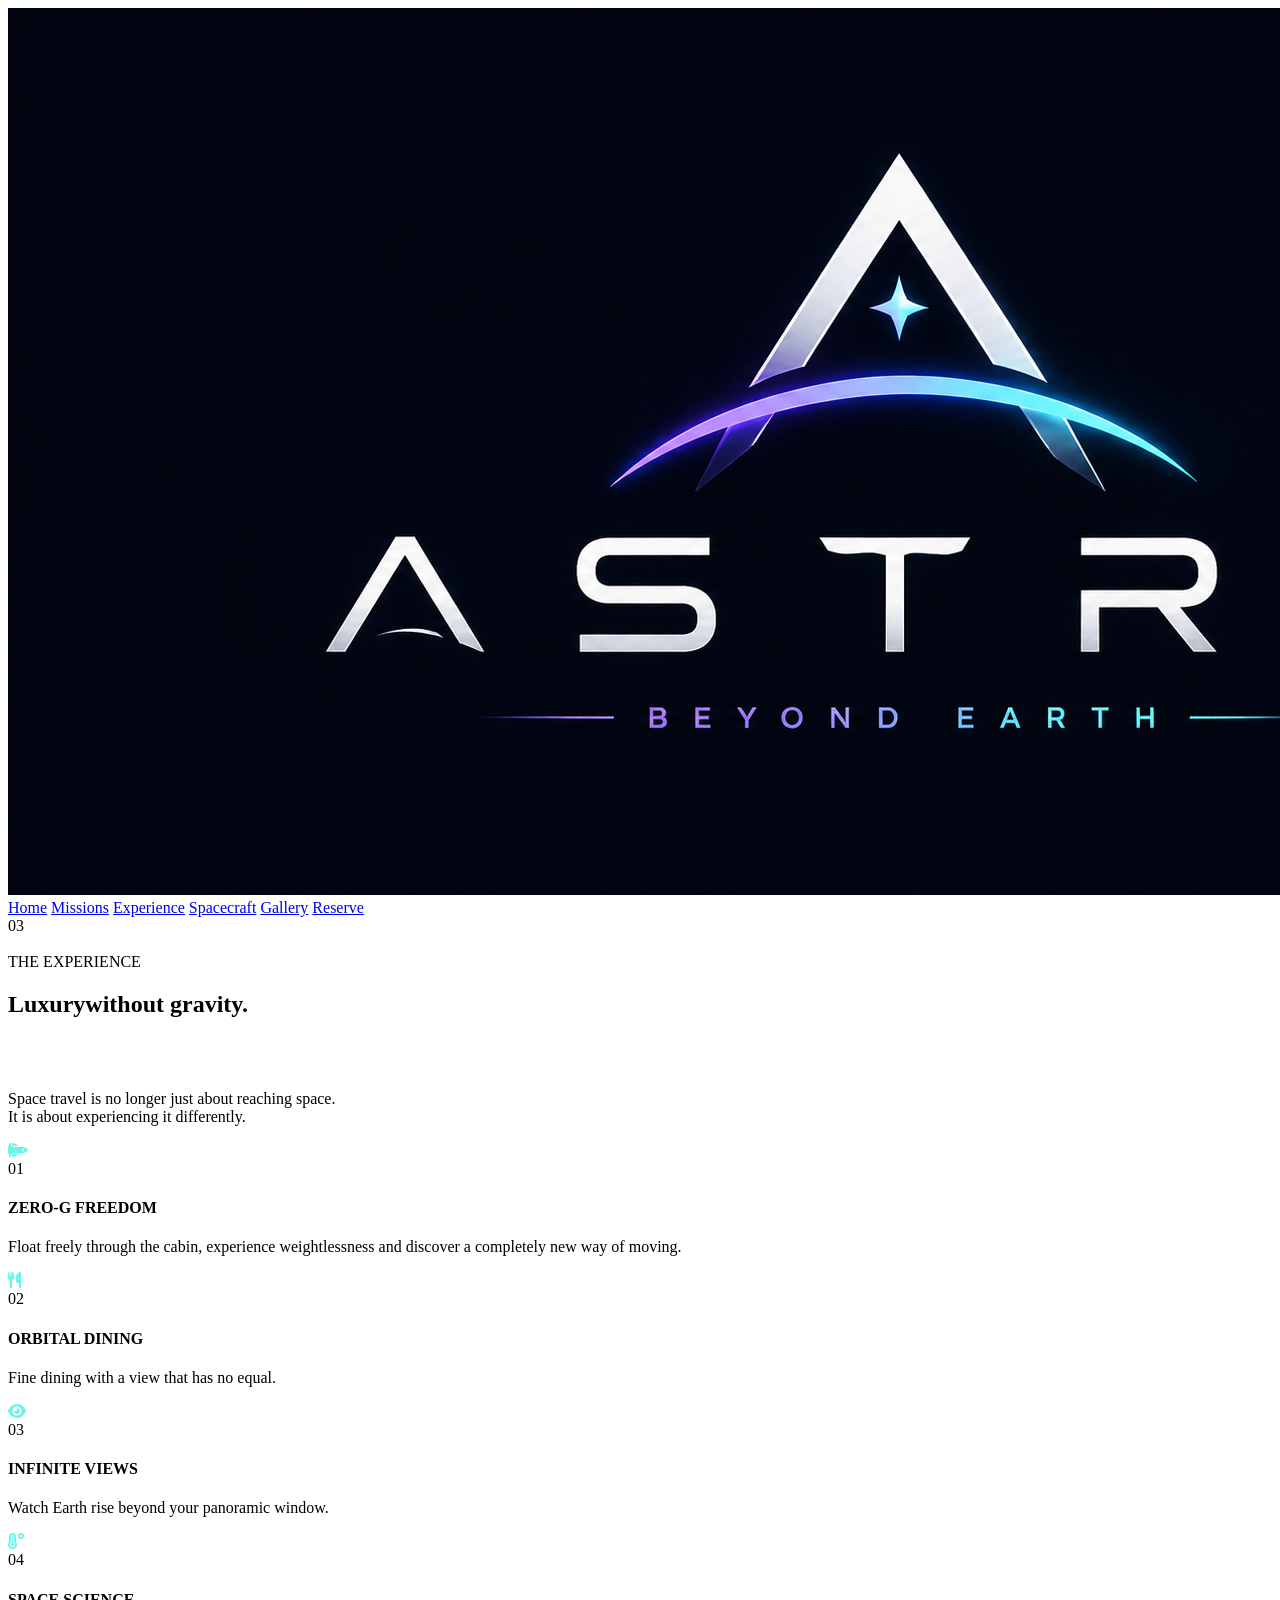
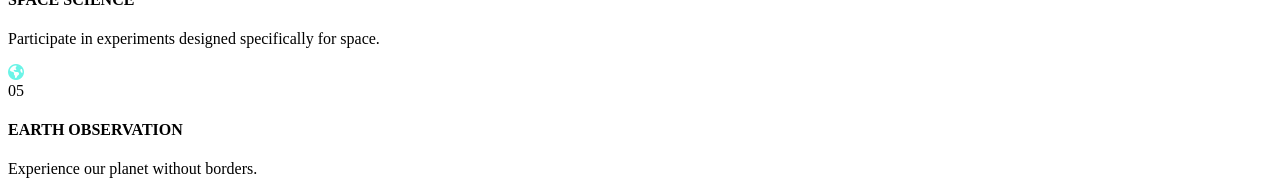
==== experience.html @ ef93ec60 "Add files via upload" ====
<!DOCTYPE html>
<html lang="en">

<head>
    <meta charset="UTF-8">
    <meta name="viewport" content="width=device-width, initial-scale=1.0">
    <title>Experience</title>
    <link rel="stylesheet" href="astra.css">
    <link rel="preconnect" href="https://fonts.googleapis.com">
    <link rel="preconnect" href="https://fonts.gstatic.com" crossorigin>
    <link
        href="https://fonts.googleapis.com/css2?family=Bebas+Neue&family=Doto:wght@100..900&family=Orbitron:wght@400..900&family=Oswald:wght@200..700&family=Roboto:ital,wght@0,100..900;1,100..900&display=swap"
        rel="stylesheet">
    <link rel="stylesheet" href="https://cdnjs.cloudflare.com/ajax/libs/font-awesome/6.5.2/css/all.min.css">
    <link rel="icon" type="image/png" href="./LOGO.png">
</head>

<body>
    <div class="hero">
        <header class="navbar">
            <div class="nav-wrapper">
                <a href="#home" class="logos">
                    <img src="./LOGO.png" alt="ASTRA logo" class="brand-logo">
                    <!-- <div class="logo-mark">
                        ✦ &nbsp;ASTRA
                    </div> -->
                </a>
                <nav class="navigation">
                    <a href="astra.html">Home</a>
                    <a href="./mission.html">Missions</a>

                    <a href="./experience.html" target="_blank">Experience</a>

                    <a href="./spacecraft.html" target="_blank">Spacecraft</a>

                    <a href="./gallery.html" target="_blank">Gallery</a>

                    <a href="./reserve.html" class="nav-cta">Reserve</a>
                </nav>
            </div>
        </header>

        <!-- & experience -->
        <div class="experience" id="experience">
            <div class="section-heading">
                <div class="section-tag">03<br><br>THE EXPERIENCE</div>
                <h2>Luxury<span>without gravity.</span>
                </h2><br><br>
                <p>Space travel is no longer just about reaching space.
                    <br> It is about experiencing it differently.
                </p>
            </div>
            <div class="exp-grid">
                <div class="grid large">
                    <div class="logo"><i class="fa-solid fa-shuttle-space" style="color: rgb(107, 244, 231);"></i></div>
                    <span>01</span>
                    <h4>ZERO-G FREEDOM</h4>
                    <p class="pp2">Float freely through the cabin, experience weightlessness and discover a completely
                        new
                        way of moving.</p>
                    <!-- <a href="./mission.html">EXPLORE <i class="fa-solid fa-arrow-right" style="color: rgb(107, 244, 231);"></i></a> -->

                </div>
                <div class="grid">
                    <div class="logo"><i class="fa-solid fa-utensils" style="color: rgb(107, 244, 231);"></i></div>
                    <span>02</span>
                    <h4>ORBITAL DINING</h4>
                    <p class="pp2">Fine dining with a view that has no equal.</p>
                    <!-- <a href="">DISCOVER <i class="fa-solid fa-arrow-right" style="color: rgb(107, 244, 231);"></i></a> -->

                </div>
                <div class="grid">
                    <div class="logo"><i class="fa-solid fa-eye" style="color: rgb(107, 244, 231);"></i></div>
                    <span>03</span>
                    <h4>INFINITE VIEWS</h4>
                    <p class="pp2">Watch Earth rise beyond your panoramic window.</p>
                    <!-- <a href="">DISCOVER <i class="fa-solid fa-arrow-right" style="color: rgb(107, 244, 231);"></i></a> -->

                </div>
                <div class="grid">
                    <div class="logo"><i class="fa-solid fa-temperature-high" style="color: rgb(107, 244, 231);"></i>
                    </div>
                    <span>04</span>
                    <h4>SPACE SCIENCE</h4>
                    <p class="pp2">Participate in experiments designed specifically for space.</p>
                    <!-- <a href="">DISCOVER <i class="fa-solid fa-arrow-right" style="color: rgb(107, 244, 231);"></i></a> -->
                </div>
                <div class="grid">
                    <div class="logo"><i class="fa-solid fa-earth-americas" style="color: rgb(107, 244, 231);"></i>
                    </div>
                    <span>05</span>
                    <h4>EARTH OBSERVATION</h4>
                    <p class="pp2">Experience our planet without borders.</p>
                    <!-- <a href="">DISCOVER <i class="fa-solid fa-arrow-right" style="color: rgb(107, 244, 231);"></i></a> -->

                </div>
            </div>
        </div>

</body>

</html>
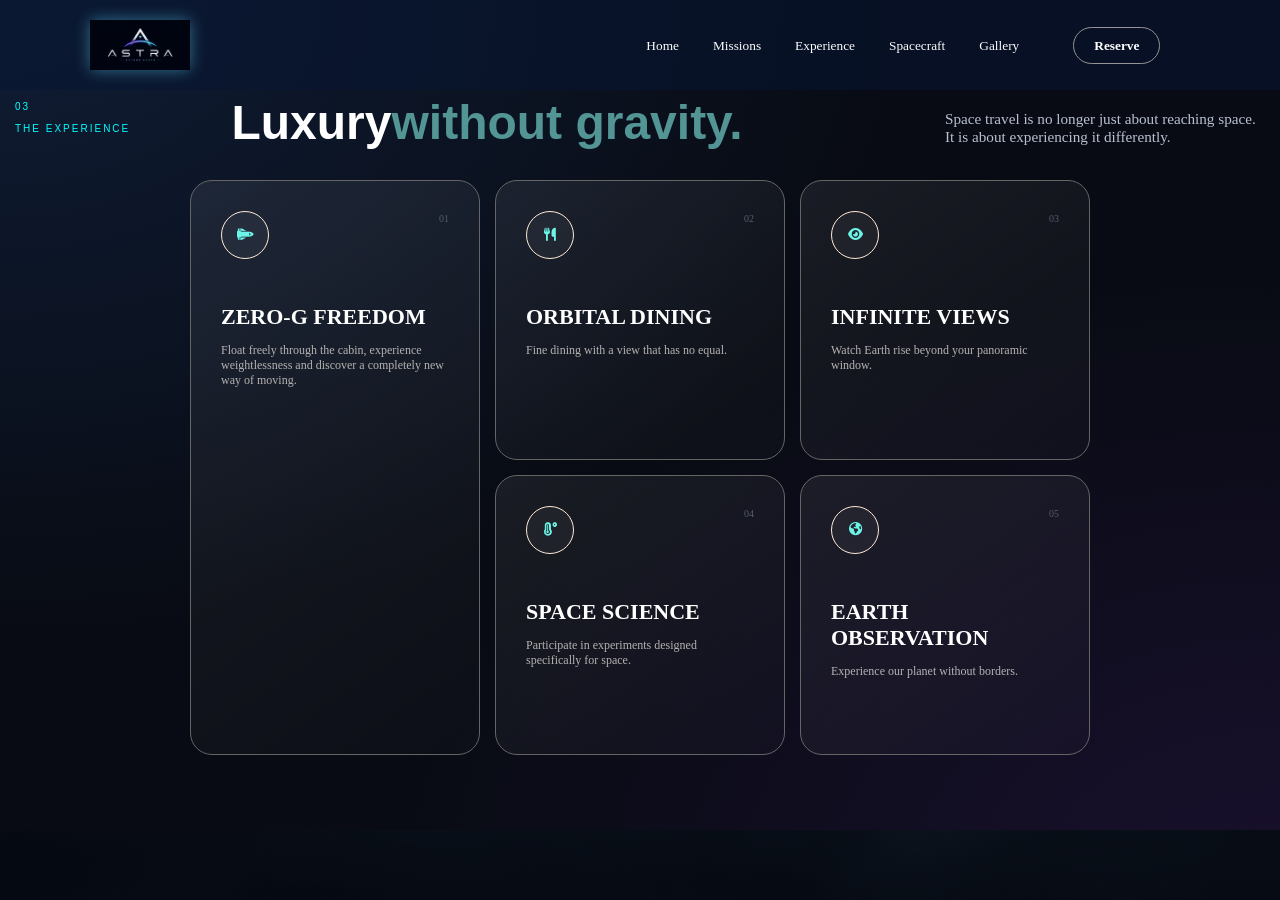
==== commit 909aea14: "Update experience.html" ====
--- a/experience.html
+++ b/experience.html
@@ -5,7 +5,7 @@
     <meta charset="UTF-8">
     <meta name="viewport" content="width=device-width, initial-scale=1.0">
     <title>Experience</title>
-    <link rel="stylesheet" href="astra.css">
+    <link rel="stylesheet" href="style.css">
     <link rel="preconnect" href="https://fonts.googleapis.com">
     <link rel="preconnect" href="https://fonts.gstatic.com" crossorigin>
     <link
@@ -26,7 +26,7 @@
                     </div> -->
                 </a>
                 <nav class="navigation">
-                    <a href="astra.html">Home</a>
+                    <a href="index.html">Home</a>
                     <a href="./mission.html">Missions</a>
 
                     <a href="./experience.html" target="_blank">Experience</a>
@@ -99,4 +99,4 @@
 
 </body>
 
-</html>+</html>
--- a/style.css
+++ b/style.css
@@ -0,0 +1,1082 @@
+* {
+    margin: 0;
+    padding: 0;
+    box-sizing: border-box;
+    scroll-behavior: smooth;
+    color: white;
+
+}
+
+.hero {
+    min-height: 100vh;
+
+    background-image:
+        linear-gradient(rgba(3, 8, 18, 0.35), rgba(3, 8, 18, 0.75)),
+        url("./willgard-spaceship-5570682.jpg");
+    background-size: cover;
+    background-position: center;
+    background-repeat: no-repeat;
+    overflow: hidden;
+    animation: heroZoom 5s ease-in-out infinite alternate;
+
+}
+
+body {
+    background-color: #080b13;
+    background-image:
+        radial-gradient(at 0% 0%, rgba(59, 130, 246, 0.15) 0px, transparent 50%),
+        radial-gradient(at 100% 100%, rgba(147, 51, 234, 0.12) 0px, transparent 50%);
+    background-attachment: fixed;
+}
+
+@keyframes heroZoom {
+
+    from {
+        background-size: 110%;
+    }
+
+    to {
+        background-size: 100%;
+    }
+
+}
+
+.navbar {
+    width: 100vw;
+    position: fixed;
+    top: 0;
+    left: 0;
+    z-index: 999;
+    background-color: rgba(8, 22, 50, 0.568);
+
+}
+
+.logos {
+    font-size: 1.5rem;
+    font-weight: bold;
+    display: flex;
+    align-items: center;
+    gap: 12px;
+}
+
+.brand-logo {
+    width: 100px;
+    height: 80px;
+    object-fit: contain;
+    filter: drop-shadow(0 0 8px rgba(100, 220, 255, 0.45));
+}
+
+.logo-mark {
+    letter-spacing: 1px;
+}
+
+.nav-wrapper {
+    width: 86%;
+    height: 90px;
+    margin: auto;
+    display: flex;
+    justify-content: space-between;
+    align-items: center;
+    color: white;
+    text-decoration: none;
+}
+
+
+a {
+    color: rgb(255, 254, 254);
+    text-decoration: none;
+    margin-right: 30px;
+    font-size: smaller;
+
+}
+
+
+.navigation a:hover {
+    color: lightblue;
+}
+
+.nav-cta {
+    padding: 10px 20px;
+    border: 1px solid rgb(149, 147, 147);
+    width: 250px;
+    height: 50px;
+    background-color: transparent;
+    border-radius: 40px;
+    margin-left: 20px;
+    color: white;
+    font-weight: bold;
+}
+
+.nav-cta:hover {
+
+    background: rgba(255, 255, 255, 0.496);
+    color: black;
+}
+
+main {
+    width: 100%;
+    min-height: 100vh;
+    /* background-color: rgb(3, 8, 18); */
+    color: white;
+    display: flex;
+    justify-content: left;
+    align-items: center;
+
+}
+
+.heading {
+    color: white;
+
+}
+
+.hero-description {
+    color: rgb(198, 197, 197);
+
+    font-size: 0.8em;
+
+    /* margin-top: 2px; */
+
+    width: 50%;
+    padding-left: 100px;
+}
+
+.head1,
+.head2 {
+    font-size: 6.5rem;
+    font-family: "Orbitron", sans-serif;
+    text-align: left;
+    padding-left: 100px;
+    line-height: 1;
+}
+
+.head2 {
+    background:
+        linear-gradient(90deg,
+            white,
+            #a78bfa,
+            #22d3ee);
+    color: transparent;
+    -webkit-background-clip: text;
+}
+
+
+
+
+
+.color {
+    padding: 10px 20px;
+    border: 1px solid rgb(149, 147, 147);
+    width: 200px;
+    height: 50px;
+    background: linear-gradient(115deg,
+            #8067cc,
+            #2296ee, #22d3ee);
+    border-radius: 40px;
+    margin-top: 20px;
+    margin-left: 100px;
+    padding-left: 20px;
+    color: rgb(10, 1, 51);
+    font-weight: 500;
+}
+
+.color:hover {
+    box-shadow: 0px 0px 15px 2px #22d3ee;
+}
+
+/* & --- intro --- * */
+.earth {
+    width: 100%;
+    height: 100%;
+    /* margin-left: 100px; */
+    /* margin-right: 100px; */
+    margin-top: 30px;
+    color: white;
+    display: flex;
+    justify-content: left;
+    align-items: center;
+    background-color: #080b13;
+    background-image:
+        radial-gradient(at 0% 0%, rgba(59, 130, 246, 0.15) 0px, transparent 50%),
+        radial-gradient(at 100% 100%, rgba(147, 51, 234, 0.12) 0px, transparent 50%);
+    background-attachment: fixed;
+    padding-bottom: 50px;
+
+}
+
+.earth div {
+    width: 50%;
+    height: 100%;
+    margin-top: 20px auto;
+    display: flex;
+    flex-direction: column;
+    align-items: flex-start;
+
+
+}
+
+/* .earth img {
+    width: 20%;
+    height: 20%;
+    border-radius: 20px;
+    box-shadow: 0px 0px 15px 2px #22d3ee;
+} */
+
+.one {
+    height: 300px;
+    width: 500px;
+    /* border: 1px solid white; */
+    padding-left: 50px;
+    margin-top: 0px auto;
+    margin-left: 80px;
+    align-self: flex-start;
+    color: cyan;
+    font-family: "Orbitron", sans-serif;
+    font-size: 0.5em;
+    letter-spacing: 2px;
+}
+
+.two {
+    height: 500px;
+    width: 700px;
+    /* border: 1px solid white; */
+    padding-left: 0;
+    margin-left: -200px;
+
+}
+
+.two .pp1 {
+    color: cyan;
+    font-family: "Orbitron", sans-serif;
+    font-size: 0.5em;
+    letter-spacing: 2px;
+}
+
+h2 {
+    font-size: 3rem;
+    font-family: "Orbitron", sans-serif;
+    text-align: left;
+    padding-left: 0px;
+    line-height: 1;
+}
+
+h2 span {
+    color: rgb(83, 149, 149);
+}
+
+.two p {
+    font-size: 0.8em;
+    font-family: Arial, Helvetica, sans-serif;
+    text-align: left;
+    padding-left: 0px;
+    line-height: 1.5;
+    color: darkgray;
+}
+
+.three {
+    height: 400px;
+    width: 400px;
+    /* border: 1px solid white; */
+    padding: 0;
+}
+
+/* & ---mission--- *  */
+
+.destination {
+    width: 100%;
+    height: 100%;
+    /* margin-left: 100px; */
+    /* margin-right: 100px; */
+    padding-top: 400px;
+    padding-bottom: 200px;
+    color: white;
+    /* display: flex;
+    flex-direction: row; */
+    justify-content: left;
+    align-items: center;
+    background-color: #080b13;
+    background-image:
+        radial-gradient(at 0% 0%, rgba(59, 130, 246, 0.15) 0px, transparent 50%),
+        radial-gradient(at 100% 100%, rgba(147, 51, 234, 0.12) 0px, transparent 50%);
+    background-attachment: fixed;
+    padding: 30px;
+}
+
+.desti-two {
+
+    width: 100%;
+    height: 100%;
+    margin-left: 100px;
+    line-height: 1.2;
+    padding-top: -100px;
+    margin-bottom: 50px;
+    margin-top: -20px;
+    /* display: flex;
+    flex-direction: column; */
+}
+
+.desti-three {
+    width: 80%;
+    height: 620px;
+    margin-right: 100px;
+    padding-top: 30px;
+    display: grid;
+    grid-template-columns: repeat(3, 0.8fr);
+    grid-template-rows: repeat(1, 1fr);
+    gap: 20px;
+    padding-top: 50px;
+}
+
+.mission-grid {
+    width: 1100px;
+    margin: auto;
+    display: grid;
+    grid-template-columns: repeat(3, 1fr);
+    gap: 18px;
+}
+
+.mission-card {
+    height: 480px;
+    position: relative;
+    overflow: hidden;
+    border-radius: 26px;
+    border: 1px solid rgba(255, 255, 255, 0.08);
+}
+
+.mission-bg {
+    position: absolute;
+    top: 0;
+    right: 0;
+    bottom: 0;
+    left: 0;
+    background-size: cover;
+    background-position: center;
+    background-repeat: no-repeat;
+    transition: transform 0.8s ease;
+}
+
+.orbit .mission-bg {
+    background-image:
+        url("https://media.istockphoto.com/id/957874610/photo/earth-sun-and-space-station.jpg?s=612x612&w=0&k=20&c=UBOXtW0sjMnR9R8b58LQRHuOj3M2N2pad-cqvcgSjHU=");
+}
+
+.moon .mission-bg {
+    background-image: url("https://images.unsplash.com/photo-1444703686981-a3abbc4d4fe3?auto=format&fit=crop&w=1200&q=90");
+}
+
+.mars .mission-bg {
+    background-image: url("https://images.unsplash.com/photo-1614728894747-a83421e2b9c9?auto=format&fit=crop&w=1200&q=90");
+}
+
+.mission-card:hover .mission-bg {
+    transform: scale(1.08);
+}
+
+.mission-top {
+    position: absolute;
+    top: 25px;
+    left: 25px;
+    right: 25px;
+    display: flex;
+    justify-content: space-between;
+    font-size: 9px;
+    letter-spacing: 2px;
+    color: #d1d4df;
+}
+
+.mission-content {
+    position: absolute;
+    left: 28px;
+    right: 28px;
+    bottom: 28px;
+}
+
+.mission-meta {
+    display: flex;
+    justify-content: space-between;
+    font-size: 8px;
+    letter-spacing: 2px;
+    color: #b6bbc8;
+    margin-bottom: 15px;
+}
+
+.mission-content h3 {
+    font-size: 50px;
+    letter-spacing: -2px;
+}
+
+.mission-content p {
+    font-size: 12px;
+    width: 340px;
+    margin: 12px 0 25px;
+}
+
+.mission-footer {
+    border-top: 1px solid rgba(255, 255, 255, 0.18);
+    padding-top: 17px;
+    display: flex;
+    justify-content: space-between;
+    align-items: center;
+}
+
+.mission-footer span,
+.mission-footer a {
+    font-size: 9px;
+    letter-spacing: 1px;
+}
+
+.mission-footer a {
+    display: flex;
+    gap: 8px;
+}
+
+.mission-footer i {
+    color: cyan;
+
+}
+
+/* &--- experience--- */
+.experience {
+    width: 100%;
+    height: 100%;
+
+    /* margin-right: 100px; */
+    padding-top: 100px;
+    padding-bottom: 200px;
+    color: white;
+    /* display: flex; */
+    /* flex-direction: column; */
+    justify-content: left;
+    align-items: center;
+    background-color: #080b13;
+    background-image:
+        radial-gradient(at 0% 0%, rgba(59, 130, 246, 0.15) 0px, transparent 50%),
+        radial-gradient(at 100% 100%, rgba(147, 51, 234, 0.12) 0px, transparent 50%);
+    background-attachment: fixed;
+
+}
+
+.exp-grid {
+    width: 900px;
+    height: 450px;
+    margin: auto;
+    display: grid;
+    grid-template-columns: repeat(3, 1fr);
+    gap: 15px;
+}
+
+.grid {
+    height: 280px;
+    width: 100%;
+    position: relative;
+    padding: 30px;
+    overflow: hidden;
+    border-radius: 22px;
+    border: 1px solid rgb(102, 101, 101);
+    background:
+        linear-gradient(145deg,
+            rgba(255, 255, 255, 0.07),
+            rgba(255, 255, 255, 0.015));
+    transition: 0.4s;
+}
+
+.grid:hover {
+
+    transform: translateY(-7px);
+    border-color: rgba(139, 92, 246, 0.45);
+    background:
+        linear-gradient(145deg,
+            rgba(139, 92, 246, 0.12),
+            rgba(255, 255, 255, 0.02));
+}
+
+.logo {
+
+    width: 48px;
+    height: 48px;
+    display: flex;
+    justify-content: center;
+    align-items: center;
+    border: 1px solid rgb(252, 232, 212);
+    border-radius: 50%;
+    color: cyan;
+    background: rgba(255, 255, 255, 0.04);
+}
+
+.grid h4 {
+    margin-top: 45px;
+    font-size: 22px;
+}
+
+.pp2 {
+    font-size: 12px;
+    margin-top: 13px;
+    width: 100%;
+    max-width: 380px;
+    color: rgb(181, 178, 178);
+}
+
+.large {
+    grid-row: span 2;
+    height: 575px;
+}
+
+.grid span {
+    position: absolute;
+    top: 32px;
+    right: 30px;
+    color: #555c6f;
+    font-size: 10px;
+}
+
+.grid a,
+.grid i {
+    font-size: smaller;
+    color: cyan;
+
+}
+
+.grid a {
+    font-size: xx-small;
+    margin-top: 100px;
+}
+
+/* &--spacecraft--& */
+.spacecraft {
+    width: 90vw;
+    height: 80vh;
+
+    margin: 80px auto 120px;
+    color: white;
+    display: grid;
+    grid-template-columns: 1.05fr 1fr;
+    gap: 60px;
+    align-items: center;
+}
+
+.space-img {
+    position: relative;
+    height: 500px;
+    border-radius: 24px;
+    overflow: hidden;
+    background:
+        linear-gradient(180deg, rgba(0, 0, 0, 0.15), rgba(3, 8, 18, 0.65)),
+        url("https://images.unsplash.com/photo-1517976547714-720226b864c1?w=500&auto=format&fit=crop&q=60&ixlib=rb-4.1.0&ixid=M3wxMjA3fDB8MHxzZWFyY2h8MjB8fHJvY2tldCUyMGxhdW5jaHxlbnwwfHwwfHx8MA%3D%3D");
+    background-size: cover;
+    background-position: center;
+    box-shadow: 0 20px 60px rgba(0, 0, 0, 0.35);
+}
+
+.space-badge {
+    position: absolute;
+    top: 18px;
+    left: 18px;
+    background: rgba(5, 16, 36, 0.78);
+    color: #d8f0ff;
+    border: 1px solid rgba(255, 255, 255, 0.14);
+    border-radius: 10px;
+    padding: 8px 14px;
+    font-size: 11px;
+    letter-spacing: 1.5px;
+    text-transform: uppercase;
+}
+
+.space-caption {
+    position: absolute;
+    left: 24px;
+    bottom: 24px;
+}
+
+.space-kicker {
+    color: #77e7ff;
+    font-size: 10px;
+    letter-spacing: 2px;
+    text-transform: uppercase;
+    margin-bottom: 8px;
+}
+
+.space-caption h3 {
+    font-size: 1rem;
+    font-family: "Orbitron", sans-serif;
+}
+
+.space-data {
+    display: flex;
+    flex-direction: column;
+    gap: 22px;
+}
+
+.section-kicker {
+    color: #78d4ff;
+    font-family: "Orbitron", sans-serif;
+    font-size: 0.72rem;
+    letter-spacing: 2px;
+    line-height: 1.4;
+}
+
+.space-copy h2 {
+    font-size: 3rem;
+    line-height: 0.95;
+    font-family: "Orbitron", sans-serif;
+}
+
+.space-copy h2 span {
+    color: rgb(83, 149, 149);
+}
+
+.space-copy p {
+    color: #b8c0d2;
+    font-size: 1rem;
+    line-height: 1.7;
+    max-width: 560px;
+}
+
+.stats-grid {
+    display: grid;
+    grid-template-columns: repeat(2, 1fr);
+    gap: 10px;
+}
+
+.stat-card {
+    background: rgba(255, 255, 255, 0.04);
+    border: 1px solid rgba(255, 255, 255, 0.14);
+    border-radius: 18px;
+    padding: 22px 18px;
+}
+
+.stat-number {
+    color: cyan;
+    font-family: "Orbitron", sans-serif;
+    font-size: 0.7rem;
+    letter-spacing: 2px;
+    margin-bottom: 12px;
+}
+
+.stat-card h3 {
+    font-size: 2.4rem;
+    line-height: 1;
+    margin-bottom: 8px;
+}
+
+.stat-card .pp2 {
+    width: 100%;
+    margin: 0;
+    font-size: 0.72rem;
+    letter-spacing: 1.2px;
+    color: #b8c0d2;
+}
+
+.space-data .button.color {
+    width: 260px;
+    margin-left: 0;
+    margin-top: 4px;
+}
+
+/* &-- gallery --& */
+.gallery {
+    background: #05070d;
+    padding: 90px 20px 110px;
+}
+
+.section-heading {
+    max-width: 1250px;
+    margin: 0 auto 34px;
+    display: flex;
+    justify-content: space-between;
+    align-items: flex-end;
+    gap: 28px;
+}
+
+.section-tag {
+    color: cyan;
+    font-size: 10px;
+    letter-spacing: 2px;
+    text-transform: uppercase;
+    font-family: "Orbitron", sans-serif;
+    margin-bottom: 12px;
+}
+
+.section-heading h2 {
+    font-size: 3rem;
+    line-height: 0.95;
+    font-family: "Orbitron", sans-serif;
+
+}
+
+.section-heading h2 span {
+    color: rgb(83, 149, 149);
+}
+
+.section-heading p {
+    color: #b8c0d2;
+    font-size: 0.95rem;
+    width: 320px;
+}
+
+.gallery-grid {
+    max-width: 1250px;
+    margin: auto;
+    display: grid;
+    grid-template-columns: 2fr 1fr 1fr;
+    grid-template-rows: 250px 250px;
+    gap: 14px;
+}
+
+.gallery-item {
+    position: relative;
+    overflow: hidden;
+    border-radius: 20px;
+    background-size: cover;
+    background-position: center;
+    display: flex;
+    flex-direction: column;
+    justify-content: space-between;
+    padding: 20px;
+    transition: 0.5s;
+}
+
+.gallery-item:hover {
+    transform: translateY(-5px);
+}
+
+.gallery-item::after {
+
+    position: absolute;
+    inset: 0;
+    background: linear-gradient(to bottom, rgba(0, 0, 0, 0.08), rgba(0, 0, 0, 0.78));
+    z-index: 0;
+}
+
+.gallery-item span,
+.gallery-item div {
+    position: relative;
+    z-index: 1;
+}
+
+.gallery-item span {
+    font-size: 9px;
+    color: cyan;
+}
+
+.gallery-item div {
+    font-family: "Orbitron", sans-serif;
+    font-size: 11px;
+    letter-spacing: 1px;
+}
+
+.gallery-main {
+    border-radius: 20px;
+    grid-row: span 2;
+    object-fit: contain;
+    /* background-image:
+        url("https://plus.unsplash.com/premium_photo-1677609371686-2cd94779a864?w=500&auto=format&fit=crop&q=60&ixlib=rb-4.1.0&ixid=M3wxMjA3fDB8MHxzZWFyY2h8NDN8fGVhcnRoJTIwZnJvbSUyMG9yYml0fGVufDB8fDB8fHww"); */
+
+}
+
+.gallery-two {
+
+    background-image:
+        url("https://images.unsplash.com/photo-1462331940025-496dfbfc7564?auto=format&fit=crop&w=800&q=90");
+
+}
+
+.gallery-three {
+
+    background-image:
+        url("https://media.istockphoto.com/id/1162816285/photo/view-of-moon-limb-with-earth-rising-on-the-horizon-footprints-as-an-evidence-of-people-being.jpg?s=2048x2048&w=is&k=20&c=cIBSzhh8nYWKjokt1KEZdi9Ikp37Xhbtf25jiWgMxLI=");
+
+}
+
+.gallery-four {
+
+    background-image:
+        url("./the\ moon.jpg");
+
+}
+
+.gallery-five {
+
+    background-image:
+        url("https://images.unsplash.com/photo-1451187580459-43490279c0fa?auto=format&fit=crop&w=800&q=90");
+
+}
+
+/* & --reserve-- */
+
+.final-cta {
+    min-height: 650px;
+    position: relative;
+    display: flex;
+    align-items: center;
+    justify-content: center;
+    text-align: center;
+    overflow: hidden;
+    padding: 40px 20px;
+    background:
+        linear-gradient(rgba(5, 7, 13, 0.45), rgba(5, 7, 13, 0.9)),
+        url("https://images.unsplash.com/photo-1446776811953-b23d57bd21aa?auto=format&fit=crop&w=2200&q=90");
+    background-size: cover;
+    background-position: center;
+}
+
+.cta-stars {
+    position: absolute;
+    width: 500px;
+    height: 500px;
+    border-radius: 50%;
+    background: rgba(109, 40, 217, 0.38);
+    filter: blur(150px);
+    opacity: 0.16;
+}
+
+.cta-content {
+    position: relative;
+    width: 980px;
+}
+
+.cta-content h2 {
+    font-size: 3rem;
+    line-height: 0.92;
+    font-family: "Orbitron", sans-serif;
+    text-transform: uppercase;
+}
+
+.cta-content h2 span {
+    color: rgb(83, 149, 149);
+}
+
+.cta-content p {
+    width: 520px;
+    margin: 25px auto 35px;
+    color: #c9d1e0;
+    font-size: 0.98rem;
+}
+
+.button-primary {
+    display: inline-flex;
+    align-items: center;
+    gap: 10px;
+    padding: 14px 26px;
+    border-radius: 999px;
+    background: linear-gradient(120deg, #8067cc, #2296ee, #22d3ee);
+    color: white;
+    font-size: 0.82rem;
+    letter-spacing: 1px;
+    text-transform: uppercase;
+    border: 1px solid rgba(255, 255, 255, 0.22);
+    box-shadow: 0 12px 30px rgba(51, 124, 255, 0.22);
+    transition: 0.3s;
+}
+
+.button-primary:hover {
+    transform: translateY(-2px);
+    box-shadow: 0 16px 40px rgba(51, 124, 255, 0.38);
+}
+
+.footer {
+    background: #03050a;
+    padding: 80px 7% 30px;
+}
+
+.footer-top {
+    max-width: 1250px;
+    margin: auto;
+    display: grid;
+    grid-template-columns: 2fr 1fr 1fr 1fr;
+    gap: 60px;
+    padding-bottom: 80px;
+}
+
+.footer-brand p {
+    font-size: 12px;
+    max-width: 220px;
+    margin: 10px 0;
+}
+
+.footer-logo-link {
+    display: inline-flex;
+    align-items: center;
+    justify-content: center;
+}
+
+.footer-logo {
+    width: 150px;
+    height: 150px;
+    margin-left: 100px;
+    object-fit: contain;
+    filter: drop-shadow(0 0 10px rgba(100, 220, 255, 0.35));
+}
+
+.socials {
+    display: flex;
+    gap: 8px;
+}
+
+.socials a {
+    width: 36px;
+    height: 36px;
+    display: flex;
+    align-items: center;
+    justify-content: center;
+    border: 1px solid rgba(255, 255, 255, 0.18);
+    border-radius: 50%;
+    font-size: 12px;
+    color: #a8b1c5;
+    transition: 0.3s;
+}
+
+.socials a:hover {
+    background: rgba(255, 255, 255, 0.333);
+    /* color: blue; */
+}
+
+.footer-column {
+    display: flex;
+    flex-direction: column;
+    gap: 20px;
+}
+
+.footer-column h4 {
+    font-size: 20px;
+    letter-spacing: 2px;
+    margin-bottom: 10px;
+}
+
+.footer-column a {
+    color: grey;
+    font-size: 18px;
+    transition: 0.3s;
+}
+
+.footer-column a:hover {
+    color: white;
+
+}
+
+.footer-bottom {
+    width: 1250px;
+    margin: auto;
+    padding-top: 25px;
+    border-top: 1px solid rgb(161, 154, 154);
+    display: flex;
+    justify-content: space-between;
+    color: #555c6e;
+    font-size: 12px;
+    letter-spacing: 2px;
+
+}
+
+/* & -- registration & -- */
+
+.registration {
+    width: 800px;
+    margin: 120px auto 60px;
+}
+
+.registration-heading {
+    text-align: center;
+    margin-bottom: 40px;
+}
+
+.registration-heading p {
+    font-family: "Roboto", sans-serif;
+    color: #aaa;
+    font-size: 14px;
+}
+
+.registration-heading h1 {
+    font-family: "orbitron", sans-serif;
+    font-size: 60px;
+    color: white;
+    margin: 15px 0;
+}
+
+.registration-heading h1 span {
+    color: rgb(83, 149, 149);
+}
+
+.registration form {
+    background-color: rgba(255, 255, 255, 0.05);
+    padding: 40px;
+    border: 1px solid #444;
+}
+
+.form-group {
+    margin-bottom: 25px;
+}
+
+.form-group label {
+    display: block;
+    font-family: "Roboto", sans-serif;
+    color: #ddd;
+    font-size: 14px;
+    margin-bottom: 8px;
+}
+
+.form-group input,
+.form-group select,
+.form-group textarea {
+    width: 100%;
+    padding: 12px;
+    box-sizing: border-box;
+    background-color: #101820;
+    border: 1px solid #555;
+    color: white;
+    font-family: "Roboto", sans-serif;
+    font-size: 14px;
+}
+
+.form-group input:focus,
+.form-group select:focus,
+.form-group textarea:focus {
+    border-color: #9db4c4;
+}
+
+.radio-group {
+    display: flex;
+    gap: 25px;
+}
+
+.radio-group label {
+    display: flex;
+    align-items: center;
+    gap: 5px;
+}
+
+
+.terms {
+    margin: 25px 0;
+}
+
+.terms label {
+    /* display: flex; */
+    align-items: center;
+    gap: 8px;
+    color: #aaa;
+}
+
+.submit-btn {
+    width: 100%;
+    padding: 15px;
+    background-color: transparent;
+    border: 1px solid white;
+    color: white;
+    font-family: "Orbitron", sans-serif;
+    font-size: 13px;
+    letter-spacing: 2px;
+    cursor: pointer;
+}
+
+.submit-btn:hover {
+    background-color: white;
+    color: black;
+}
+
+footer {
+    display: flex;
+    justify-content: space-between;
+    padding: 30px 60px;
+    border-top: 1px solid #333;
+    color: #777;
+    font-family: "Roboto", sans-serif;
+    font-size: 12px;
+}
